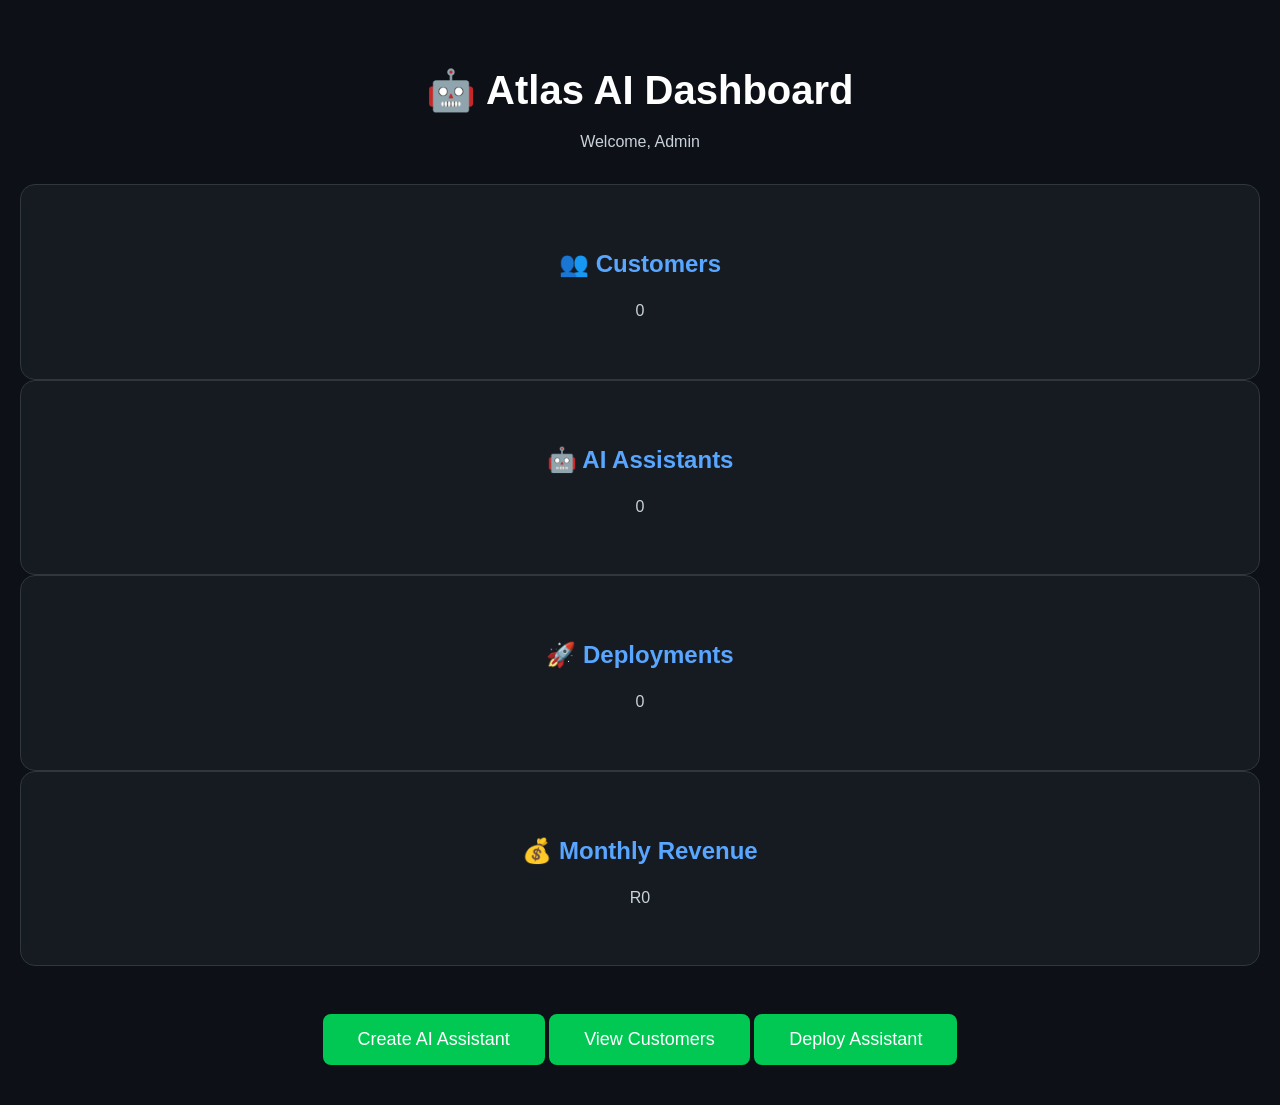
==== Dashboard.html @ ea845642 "Add Atlas AI Dashboard" ====
<!DOCTYPE html>
<html lang="en">
<head>
    <meta charset="UTF-8">
    <meta name="viewport" content="width=device-width, initial-scale=1.0">
    <title>Atlas AI Dashboard</title>
    <link rel="stylesheet" href="style.css">
</head>
<body>

<header>
    <h1>🤖 Atlas AI Dashboard</h1>
    <p>Welcome, Admin</p>
</header>

<main>

<div class="card">
    <h2>👥 Customers</h2>
    <p>0</p>
</div>

<div class="card">
    <h2>🤖 AI Assistants</h2>
    <p>0</p>
</div>

<div class="card">
    <h2>🚀 Deployments</h2>
    <p>0</p>
</div>

<div class="card">
    <h2>💰 Monthly Revenue</h2>
    <p>R0</p>
</div>

<br>

<button>Create AI Assistant</button>
<button>View Customers</button>
<button>Deploy Assistant</button>

</main>

</body>
</html>
---- style.css ----
body {
    margin: 0;
    padding: 40px 20px;
    background: #0d1117;
    color: white;
    font-family: Arial, sans-serif;
    text-align: center;
}

img {
    margin-bottom: 20px;
}

h1 {
    font-size: 2.5rem;
    margin-bottom: 15px;
}

p {
    max-width: 700px;
    margin: 0 auto 30px;
    color: #c9d1d9;
    line-height: 1.6;
}

h2 {
    margin-top: 40px;
    color: #58a6ff;
}

ul {
    list-style: none;
    padding: 0;
}

li {
    background: #161b22;
    margin: 10px auto;
    padding: 15px;
    max-width: 400px;
    border-radius: 10px;
}

button {
    margin-top: 30px;
    padding: 15px 35px;
    font-size: 18px;
    background: #00c853;
    color: white;
    border: none;
    border-radius: 8px;
    cursor: pointer;
}

button:hover {
    background: #00b248;
}
section {
    margin-top: 60px;
    padding: 40px 20px;
    background: #161b22;
    border-radius: 15px;
    max-width: 900px;
    margin-left: auto;
    margin-right: auto;
}

section ul {
    margin-top: 25px;
}

section li {
    background: #0d1117;
    border: 1px solid #30363d;
    transition: 0.3s;
}

section li:hover {
    transform: scale(1.03);
    border-color: #58a6ff;
}
nav {
    display: flex;
    justify-content: space-between;
    align-items: center;
    padding: 20px;
    background: #161b22;
    border-radius: 12px;
    margin-bottom: 40px;
}

nav h2 {
    color: #58a6ff;
    margin: 0;
}

nav a {
    color: white;
    text-decoration: none;
    margin-left: 15px;
    font-size: 16px;
}

nav a:hover {
    color: #58a6ff;
}
.services {
    display: grid;
    gap: 20px;
    margin-top: 30px;
}

.card {
    background: #161b22;
    padding: 25px;
    border-radius: 15px;
    border: 1px solid #30363d;
    text-align: center;
}

.card h3 {
    color: #58a6ff;
    margin-bottom: 10px;
}

.card p {
    color: #c9d1d9;
}
.pricing {
    display: grid;
    gap: 20px;
    margin-top: 30px;
}

.price-card {
    background: #161b22;
    padding: 30px 20px;
    border-radius: 15px;
    border: 1px solid #30363d;
    text-align: center;
}

.price-card h3 {
    color: #58a6ff;
    font-size: 24px;
}

.price-card h2 {
    color: white;
    margin: 15px 0;
}

.price-card button {
    margin-top: 20px;
}
.testimonials {
    display: grid;
    gap: 20px;
    margin-top: 30px;
}

.testimonial-card {
    background: #161b22;
    padding: 25px;
    border-radius: 15px;
    border: 1px solid #30363d;
    text-align: center;
}

.testimonial-card p {
    font-style: italic;
}

.testimonial-card strong {
    color: #58a6ff;
}
html {
    scroll-behavior: smooth;
}
@media (max-width: 600px) {

    body {
        padding: 20px 10px;
    }

    nav {
        flex-direction: column;
        gap: 15px;
    }

    nav a {
        margin: 5px;
    }

    h1 {
        font-size: 2rem;
    }

    .services,
    .pricing,
    .testimonials {
        grid-template-columns: 1fr;
    }

    .card,
    .price-card,
    .testimonial-card {
        width: auto;
    }

}
section,
.card,
.price-card,
.testimonial-card {
    animation: fadeIn 0.8s ease-in;
}

@keyframes fadeIn {
    from {
        opacity: 0;
        transform: translateY(20px);
    }

    to {
        opacity: 1;
        transform: translateY(0);
    }
}
.chat-box {
    width: 350px;
    max-width: 90%;
    margin: 30px auto;
    padding: 20px;
    border-radius: 15px;
    background: #161b22;
    border: 1px solid #30363d;
    box-shadow: 0 5px 20px rgba(0,0,0,0.4);

}

.chat-box input {
    width: 65%;
    padding: 12px;
    border-radius: 8px;
    border: 1px solid #30363d;
    background: #0d1117;
    color: white;
}
.chat-box button {
    padding: 12px 18px;
    border-radius: 8px;
    border: none;
    cursor: pointer;
    background: #00c853;
    color: white;
}

.chat-box button:hover {
    background: #00b248;
}

#chat p {
    padding: 10px;
    border-radius: 10px;
    margin: 10px 0;
}

.ai-message {
    background: #21262d;
    text-align: left;
}

.user-message {
    background: #005cc5;
    text-align: right;
}
.chat-box button {
    padding: 12px 18px;
    border-radius: 8px;
    border: none;
    cursor: pointer;
    background: #00c853;
    color: white;
}

.chat-box button:hover {
    background: #00b248;
}
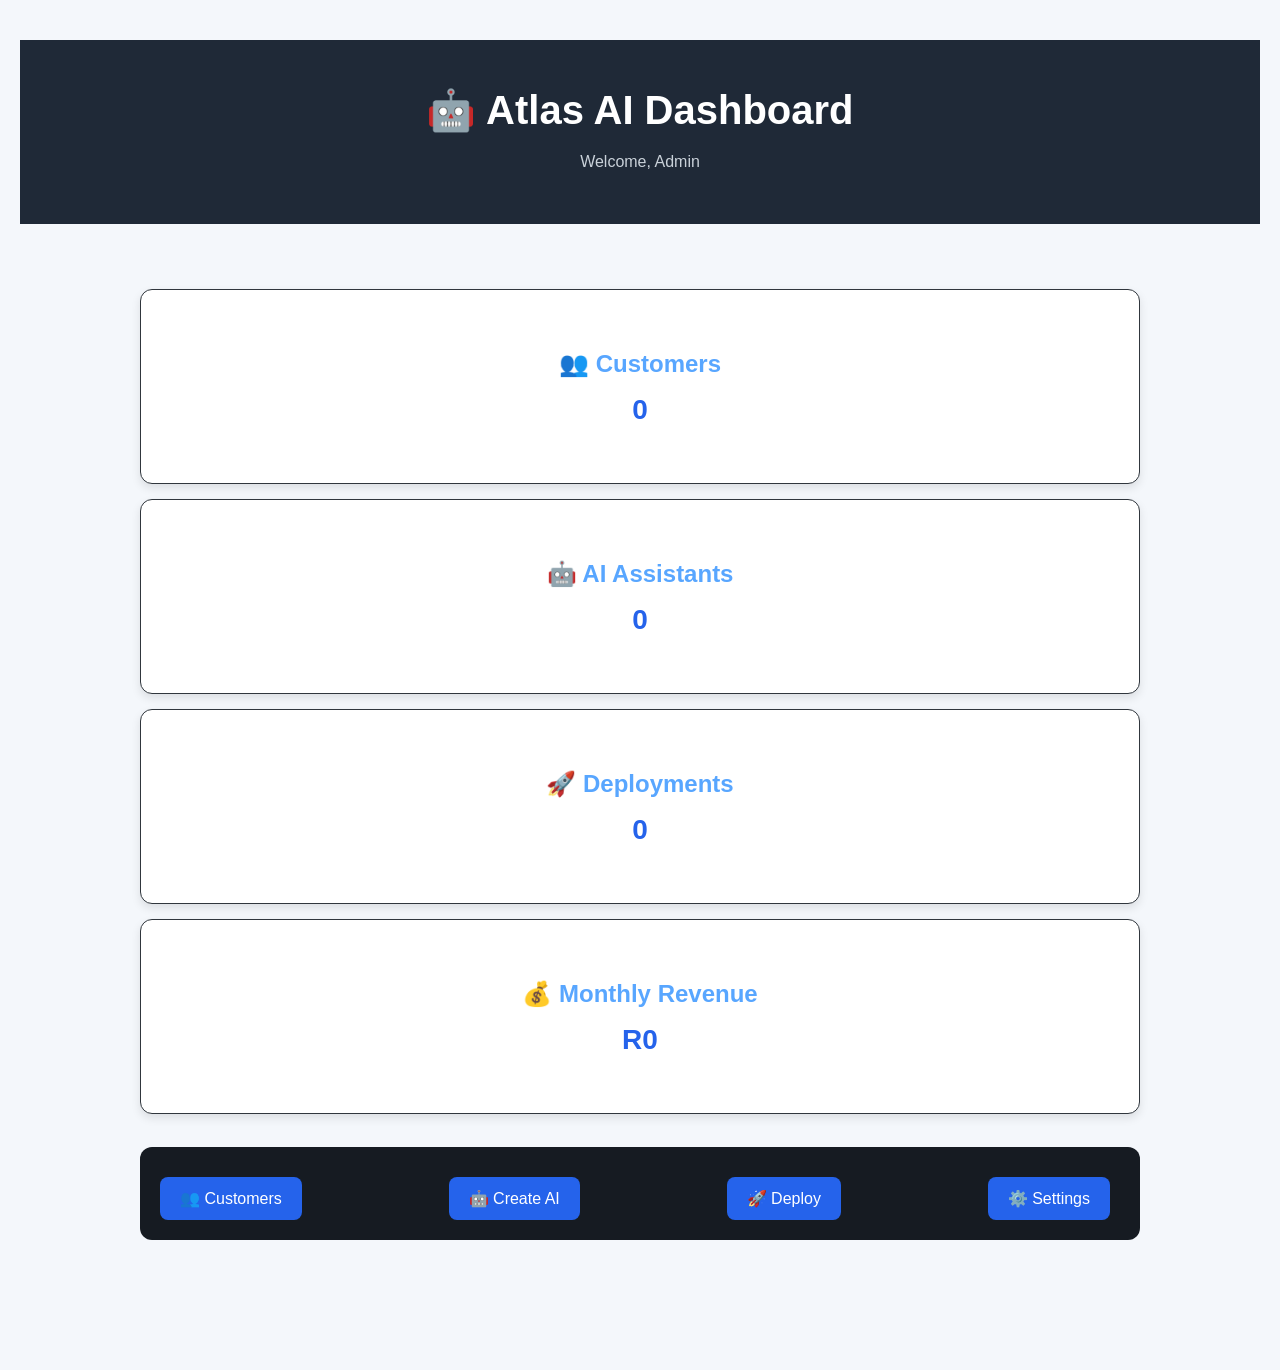
==== commit b57df550: "Add navigation menu to Dashboard.html Replaced static buttons with a navigation menu for better user" ====
--- a/Dashboard.html
+++ b/Dashboard.html
@@ -37,10 +37,16 @@
 
 <br>
 
-<button>Create AI Assistant</button>
-<button>View Customers</button>
-<button>Deploy Assistant</button>
 
+<nav class="dashboard-menu">
+    <button onclick="location.href='customers.html'">👥 Customers</button>
+
+    <button onclick="location.href='create-ai.html'">🤖 Create AI</button>
+
+    <button onclick="location.href='deploy.html'">🚀 Deploy</button>
+
+    <button onclick="location.href='settings.html'">⚙️ Settings</button>
+</nav>
 </main>
 
 </body>
--- a/style.css
+++ b/style.css
@@ -287,3 +287,55 @@
 .chat-box button:hover {
     background: #00b248;
 }
+/* ===== Atlas AI Dashboard ===== */
+
+body {
+    font-family: Arial, sans-serif;
+    background: #f4f7fb;
+}
+
+header {
+    background: #1f2937;
+    color: white;
+    padding: 20px;
+    text-align: center;
+}
+
+main {
+    max-width: 1000px;
+    margin: 30px auto;
+    padding: 20px;
+}
+
+.card {
+    background: white;
+    padding: 20px;
+    margin: 15px 0;
+    border-radius: 12px;
+    box-shadow: 0 4px 10px rgba(0,0,0,0.1);
+}
+
+.card h2 {
+    margin-bottom: 10px;
+}
+
+.card p {
+    font-size: 28px;
+    font-weight: bold;
+    color: #2563eb;
+}
+
+button {
+    background: #2563eb;
+    color: white;
+    border: none;
+    padding: 12px 20px;
+    margin: 10px 10px 0 0;
+    border-radius: 8px;
+    cursor: pointer;
+    font-size: 16px;
+}
+
+button:hover {
+    background: #1d4ed8;
+}
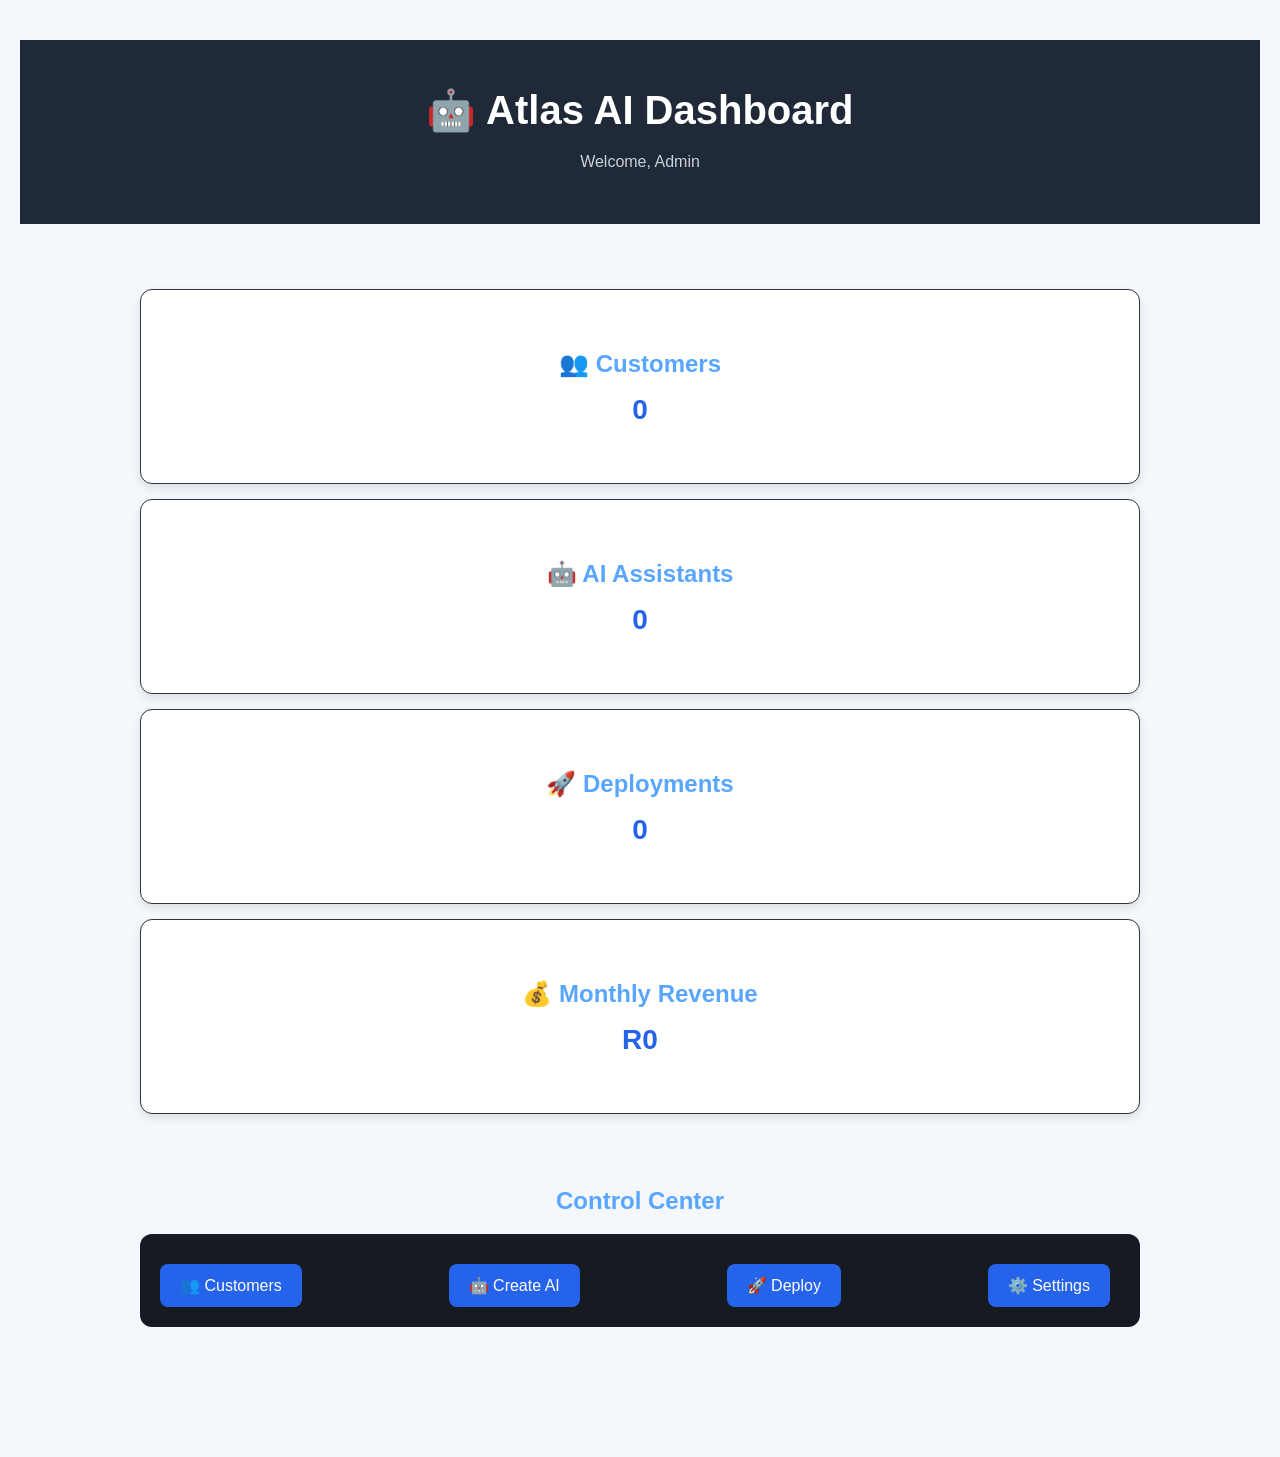
==== commit 2e07c8d1: "Add Control Center heading to Dashboard" ====
--- a/Dashboard.html
+++ b/Dashboard.html
@@ -37,7 +37,7 @@
 
 <br>
 
-
+<h2>Control Center</h2>
 <nav class="dashboard-menu">
     <button onclick="location.href='customers.html'">👥 Customers</button>
 
